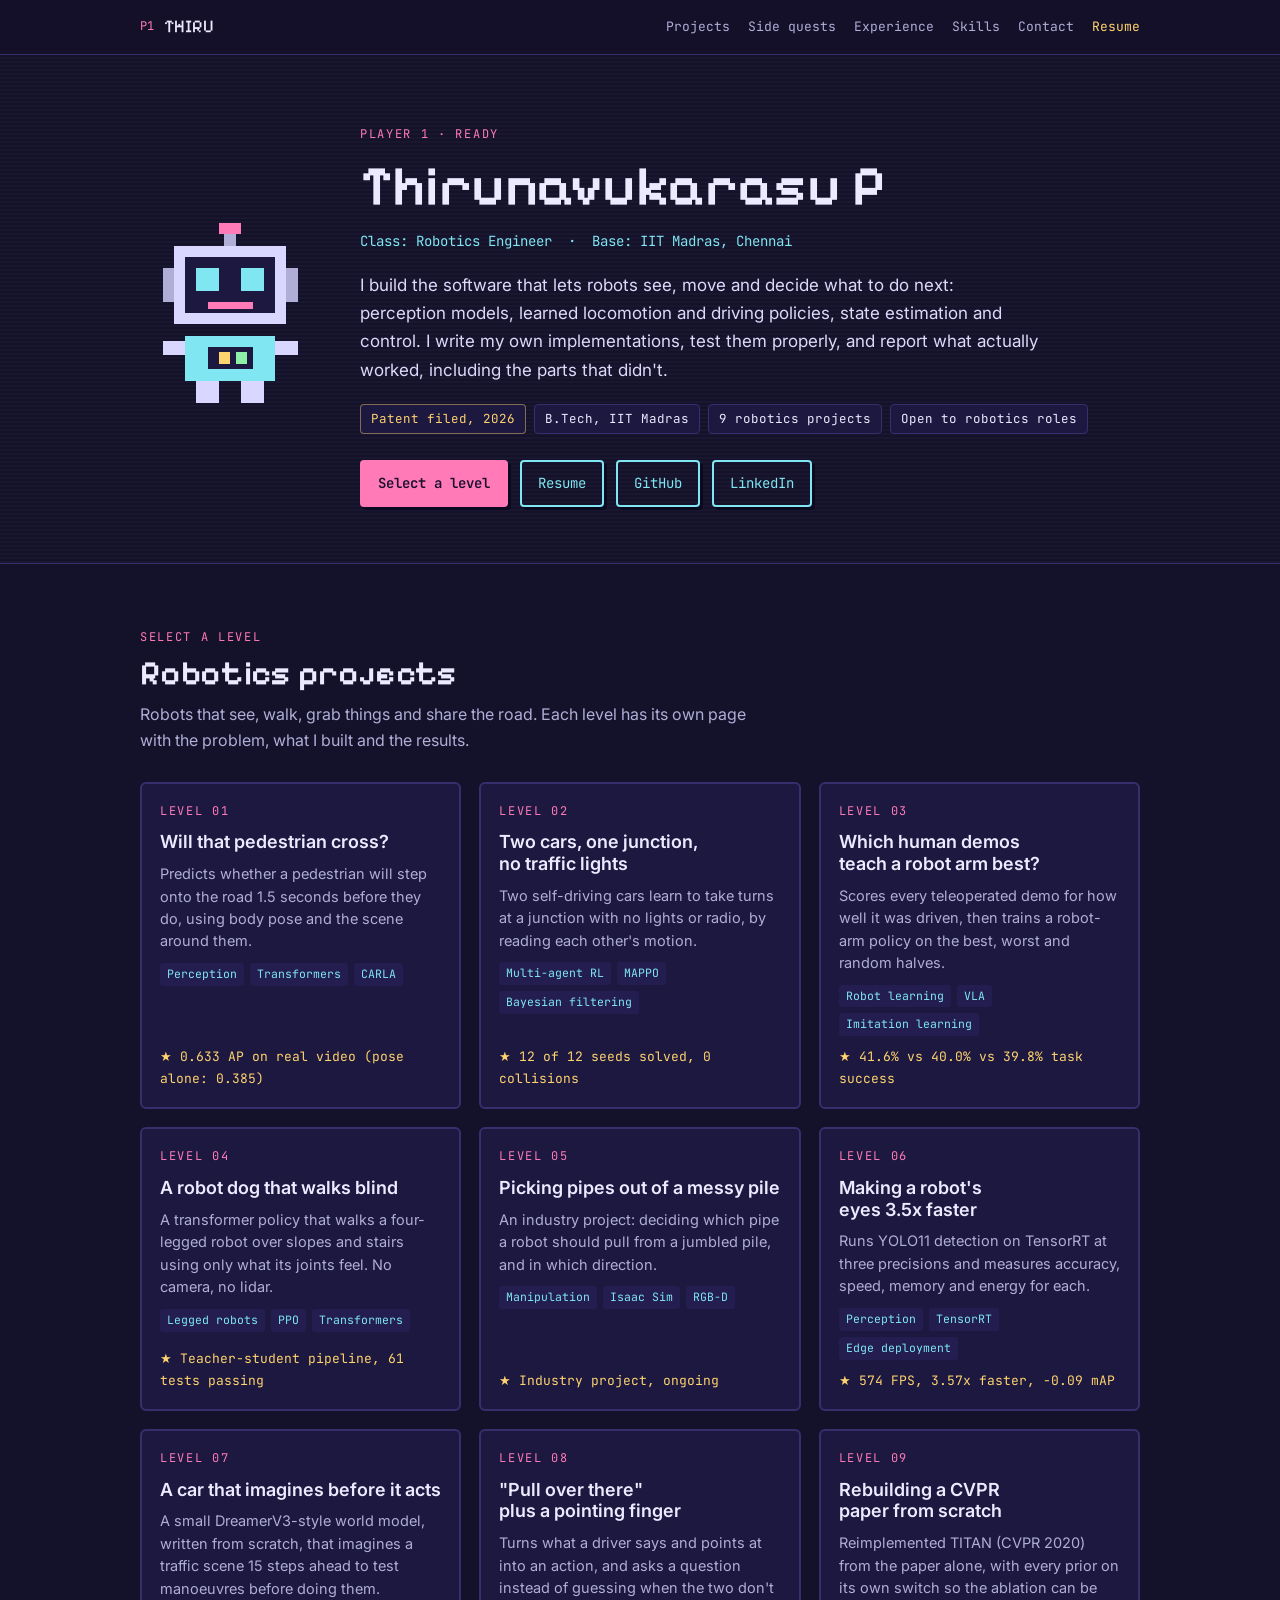
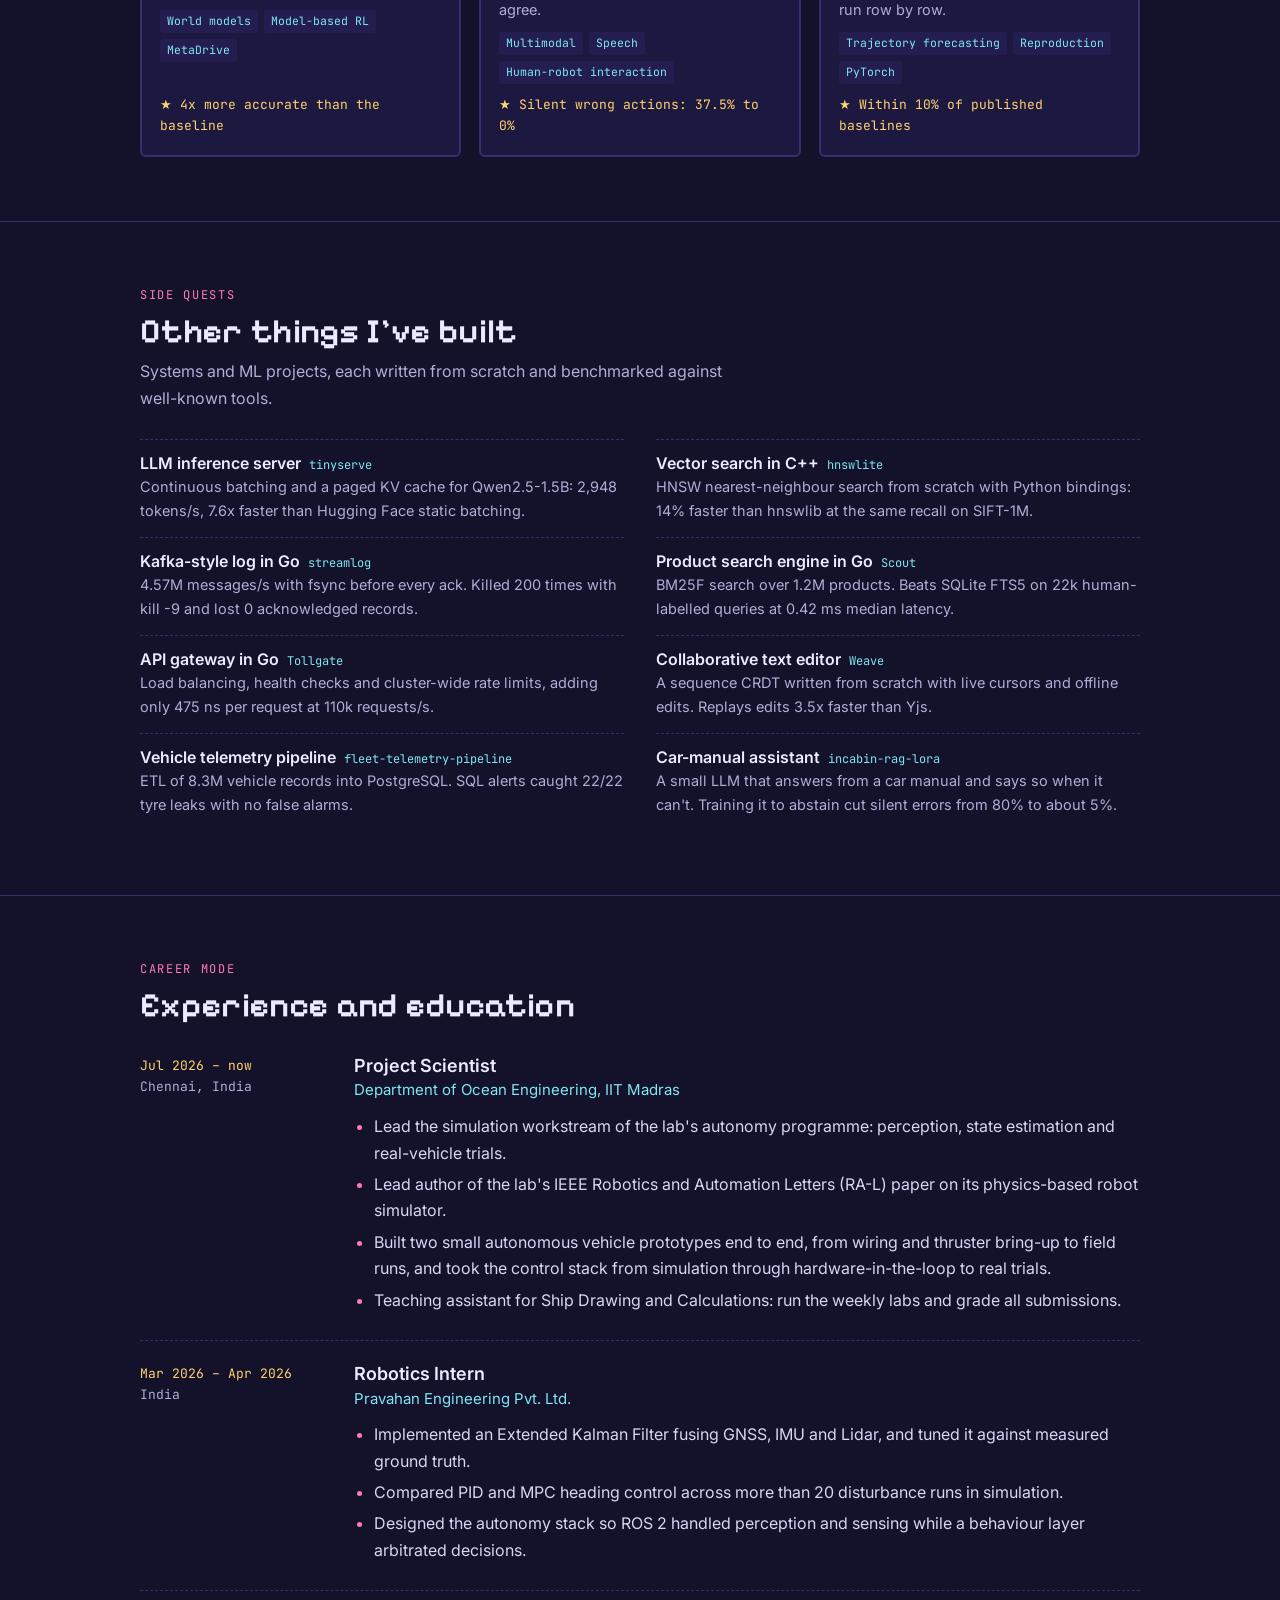
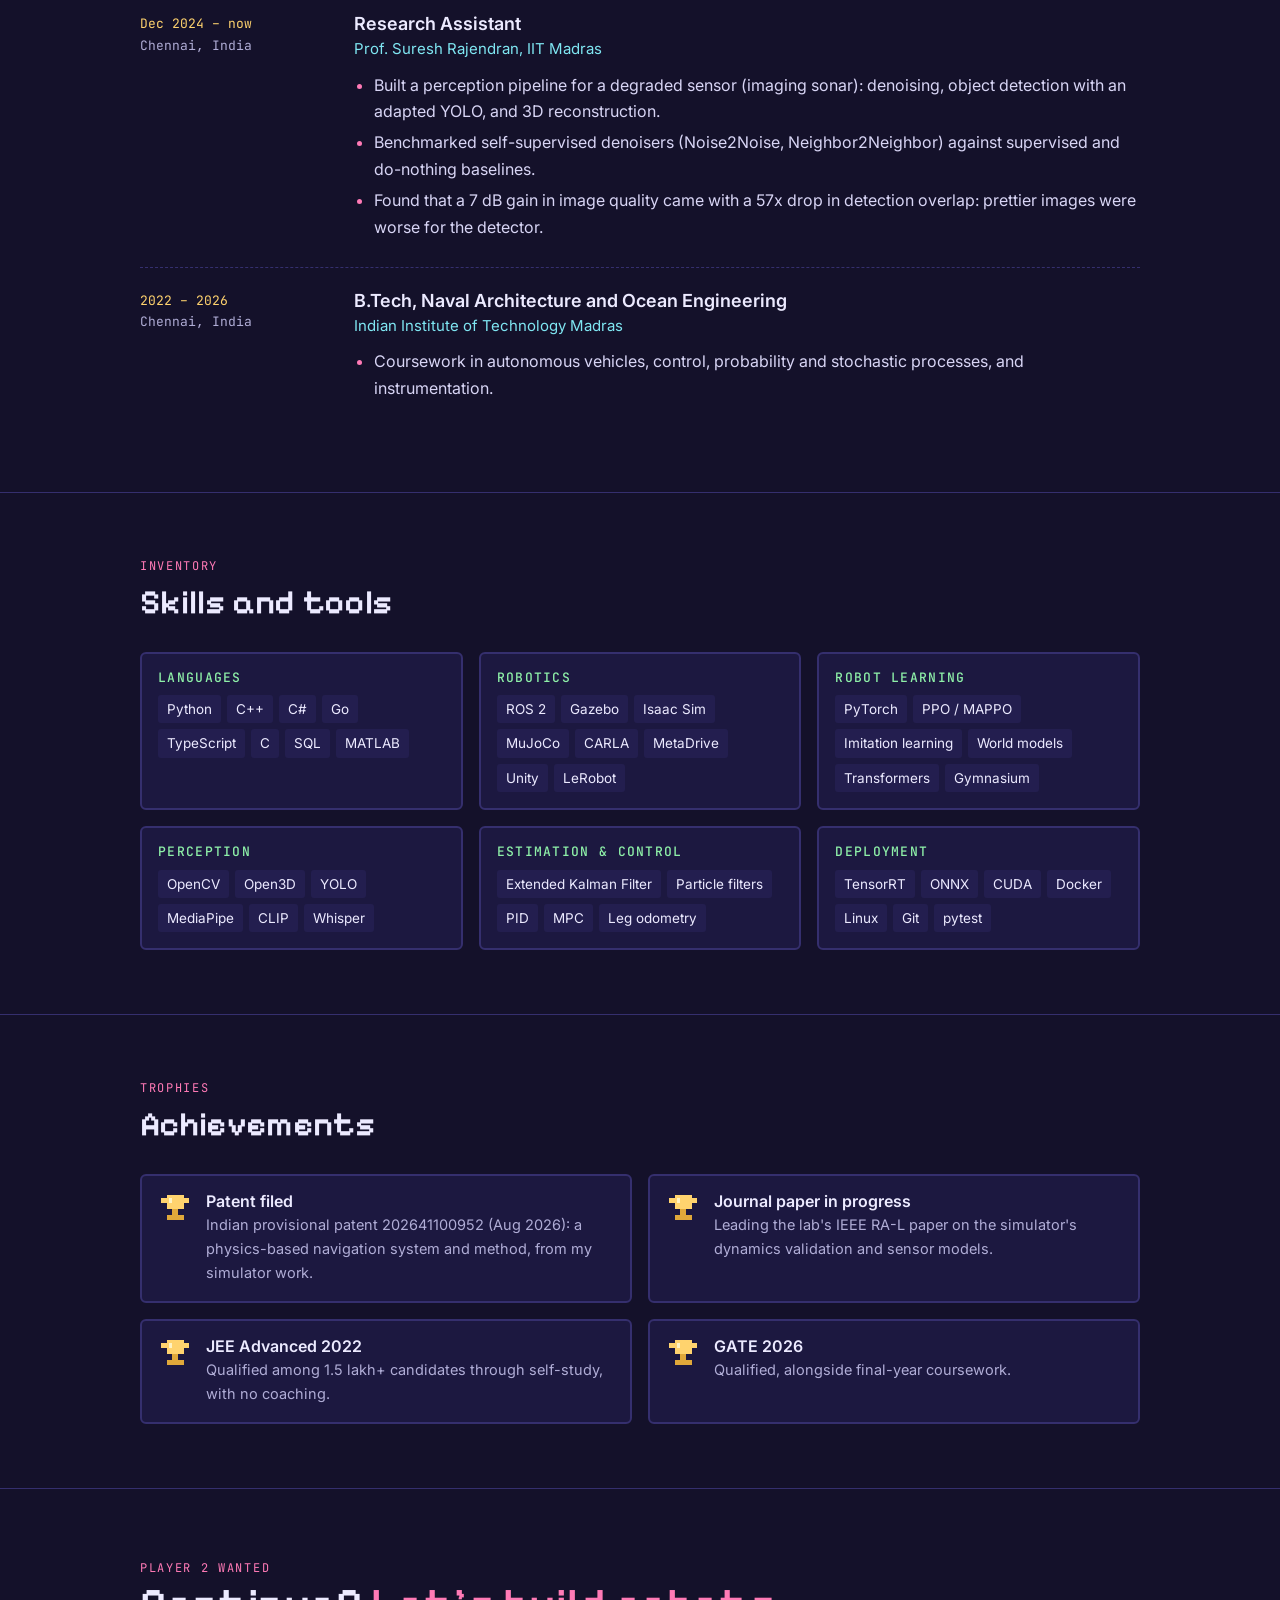
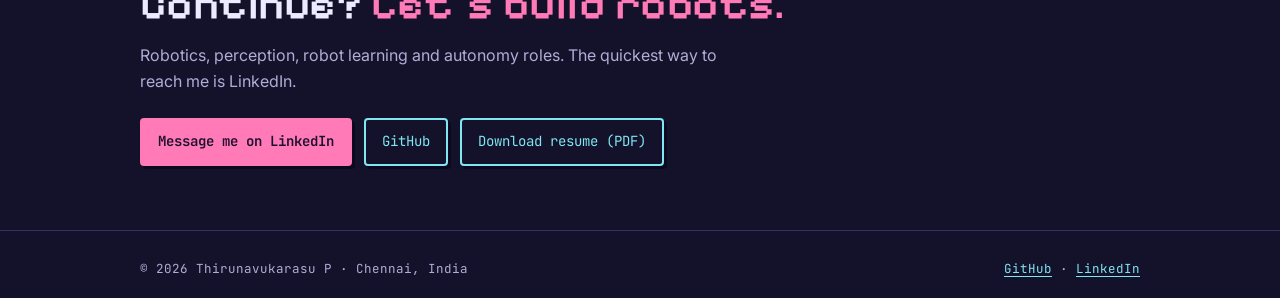
==== website/index.html @ 3bf35c59 "Add arcade-style robotics portfolio site for GitHub Pages Static site generated by website/build.py " ====
<!doctype html>
<html lang="en">
<head>
<meta charset="utf-8">
<meta name="viewport" content="width=device-width, initial-scale=1, viewport-fit=cover">
<title>Thirunavukarasu P | Robotics Engineer</title>
<meta name="description" content="Thirunavukarasu P is a robotics engineer at IIT Madras working on robot perception, robot learning, legged locomotion, multi-agent RL and sensor fusion.">
<meta name="author" content="Thirunavukarasu P">
<link rel="canonical" href="https://thiru51.github.io/">
<meta property="og:type" content="website">
<meta property="og:title" content="Thirunavukarasu P | Robotics Engineer">
<meta property="og:description" content="Thirunavukarasu P is a robotics engineer at IIT Madras working on robot perception, robot learning, legged locomotion, multi-agent RL and sensor fusion.">
<meta property="og:url" content="https://thiru51.github.io/">
<meta property="og:image" content="https://thiru51.github.io/assets/og.png">
<meta name="twitter:card" content="summary_large_image">
<meta name="theme-color" content="#14112a">
<link rel="icon" href="assets/favicon.svg" type="image/svg+xml">
<link rel="alternate" type="text/plain" href="https://thiru51.github.io/llms.txt" title="Plain-text profile for AI assistants">
<link rel="preconnect" href="https://fonts.googleapis.com"><link rel="preconnect" href="https://fonts.gstatic.com" crossorigin><link rel="stylesheet" href="https://fonts.googleapis.com/css2?family=Inter:wght@400;500;600&family=JetBrains+Mono:wght@400;500;600&family=Pixelify+Sans:wght@500;600&display=swap">
<link rel="stylesheet" href="assets/style.css">
<script type="application/ld+json">{
 "@context": "https://schema.org",
 "@type": "ProfilePage",
 "url": "https://thiru51.github.io/",
 "mainEntity": {
  "@type": "Person",
  "name": "Thirunavukarasu P",
  "alternateName": "Thiru",
  "jobTitle": "Robotics Engineer",
  "description": "Robotics engineer working on robot perception, robot learning and control. I build the software that lets robots see, move and decide what to do next: perception models, learned locomotion and driving policies, state estimation and control. I write my own implementations, test them properly, and report what actually worked, including the parts that didn't.",
  "url": "https://thiru51.github.io/",
  "image": "https://thiru51.github.io/assets/og.png",
  "address": {
   "@type": "PostalAddress",
   "addressLocality": "Chennai",
   "addressCountry": "IN"
  },
  "alumniOf": {
   "@type": "CollegeOrUniversity",
   "name": "Indian Institute of Technology Madras"
  },
  "affiliation": {
   "@type": "CollegeOrUniversity",
   "name": "Indian Institute of Technology Madras"
  },
  "knowsAbout": [
   "Autonomous driving",
   "C",
   "C#",
   "C++",
   "CARLA",
   "CLIP",
   "CUDA",
   "Computer vision",
   "Docker",
   "Extended Kalman Filter",
   "Gazebo",
   "Git",
   "Go",
   "Gymnasium",
   "Imitation learning",
   "Isaac Sim",
   "LeRobot",
   "Leg odometry",
   "Legged locomotion",
   "Linux",
   "MATLAB",
   "MPC",
   "MediaPipe",
   "MetaDrive",
   "MuJoCo",
   "Multi-agent reinforcement learning",
   "ONNX",
   "Open3D",
   "OpenCV",
   "PID",
   "PPO / MAPPO",
   "Particle filters",
   "PyTorch",
   "Python",
   "ROS 2",
   "Reinforcement learning",
   "Robot learning",
   "Robot perception",
   "Robotics",
   "SQL",
   "Sensor fusion",
   "State estimation",
   "TensorRT",
   "Transformers",
   "TypeScript",
   "Unity",
   "Whisper",
   "World models",
   "YOLO",
   "pytest"
  ],
  "sameAs": [
   "https://github.com/thiru51",
   "https://www.linkedin.com/in/thirunavukarasu-p-65262827a/"
  ]
 }
}</script>
</head>
<body>
<header class="hud">
  <div class="wrap">
    <a class="logo" href="index.html"><span class="p1">P1</span>THIRU</a>
    <nav aria-label="Main">
      <a href="index.html#levels">Projects</a>
      <a href="index.html#side-quests">Side quests</a>
      <a href="index.html#career">Experience</a>
      <a href="index.html#inventory">Skills</a>
      <a href="index.html#contact">Contact</a>
      <a class="resume" href="resume.html">Resume</a>
    </nav>
  </div>
</header>
<main>

<section class="hero" id="about">
  <div class="wrap">
    <svg class="bot" viewBox="0 0 16 16" shape-rendering="crispEdges" role="img" aria-label="Pixel-art robot">
<g class="body">
<rect x="7.5" y="0" width="1" height="2" fill="#b0add6"/><rect x="7" y="0" width="2" height="1" fill="#ff7ab6"/>
<rect x="3" y="2" width="10" height="7" fill="#d9d6ff"/><rect x="2" y="4" width="1" height="3" fill="#b0add6"/><rect x="13" y="4" width="1" height="3" fill="#b0add6"/>
<rect x="4" y="3" width="8" height="5" fill="#1c1840"/>
<g class="eyes"><rect x="5" y="4" width="2" height="2" fill="#7fe6f2"/><rect x="9" y="4" width="2" height="2" fill="#7fe6f2"/></g>
<rect x="6" y="7" width="4" height="0.6" fill="#ff7ab6"/>
<rect x="4" y="10" width="8" height="4" fill="#7fe6f2"/><rect x="6" y="11" width="4" height="2" fill="#1c1840"/><rect x="7" y="11.5" width="1" height="1" fill="#ffd36e"/><rect x="8.5" y="11.5" width="1" height="1" fill="#8ef0a8"/>
<rect x="2" y="10.5" width="2" height="1.2" fill="#d9d6ff"/><rect x="12" y="10.5" width="2" height="1.2" fill="#d9d6ff"/>
<rect x="5" y="14" width="2" height="2" fill="#d9d6ff"/><rect x="9" y="14" width="2" height="2" fill="#d9d6ff"/>
</g></svg>
    <div>
      <span class="label">Player 1 &middot; Ready</span>
      <h1>Thirunavukarasu P</h1>
      <p class="class">Class: Robotics Engineer &nbsp;&middot;&nbsp; Base: IIT Madras, Chennai</p>
      <p class="intro">I build the software that lets robots see, move and decide what to do next: perception models, learned locomotion and driving policies, state estimation and control. I write my own implementations, test them properly, and report what actually worked, including the parts that didn&#x27;t.</p>
      <div class="stats"><span class="chip gold">Patent filed, 2026</span><span class="chip">B.Tech, IIT Madras</span><span class="chip">9 robotics projects</span><span class="chip">Open to robotics roles</span></div>
      <div class="buttons">
        <a class="btn primary" href="#levels">Select a level</a>
        <a class="btn" href="resume.html">Resume</a>
        <a class="btn" href="https://github.com/thiru51">GitHub</a>
        <a class="btn" href="https://www.linkedin.com/in/thirunavukarasu-p-65262827a/">LinkedIn</a>
        
      </div>
    </div>
  </div>
</section>

<section class="block" id="levels">
  <div class="wrap">
    <div class="block-head">
      <span class="label">Select a level</span>
      <h2>Robotics projects</h2>
      <p>Robots that see, walk, grab things and share the road. Each level has its own page with the problem, what I built and the results.</p>
    </div>
    <div class="levels">
      <a class="level" href="projects/pedestrian-crossing-intent.html">
  <span class="label">Level 01</span>
  <h3>Will that pedestrian cross?</h3>
  <p>Predicts whether a pedestrian will step onto the road 1.5 seconds before they do, using body pose and the scene around them.</p>
  <div class="tags"><span>Perception</span><span>Transformers</span><span>CARLA</span></div>
  <span class="score">&#9733; 0.633 AP on real video (pose alone: 0.385)</span>
</a><a class="level" href="projects/intersection-negotiation-marl.html">
  <span class="label">Level 02</span>
  <h3>Two cars, one junction, no traffic lights</h3>
  <p>Two self-driving cars learn to take turns at a junction with no lights or radio, by reading each other&#x27;s motion.</p>
  <div class="tags"><span>Multi-agent RL</span><span>MAPPO</span><span>Bayesian filtering</span></div>
  <span class="score">&#9733; 12 of 12 seeds solved, 0 collisions</span>
</a><a class="level" href="projects/robot-arm-demo-quality.html">
  <span class="label">Level 03</span>
  <h3>Which human demos teach a robot arm best?</h3>
  <p>Scores every teleoperated demo for how well it was driven, then trains a robot-arm policy on the best, worst and random halves.</p>
  <div class="tags"><span>Robot learning</span><span>VLA</span><span>Imitation learning</span></div>
  <span class="score">&#9733; 41.6% vs 40.0% vs 39.8% task success</span>
</a><a class="level" href="projects/blind-quadruped-locomotion.html">
  <span class="label">Level 04</span>
  <h3>A robot dog that walks blind</h3>
  <p>A transformer policy that walks a four-legged robot over slopes and stairs using only what its joints feel. No camera, no lidar.</p>
  <div class="tags"><span>Legged robots</span><span>PPO</span><span>Transformers</span></div>
  <span class="score">&#9733; Teacher-student pipeline, 61 tests passing</span>
</a><a class="level" href="projects/robotic-pipe-sorting.html">
  <span class="label">Level 05</span>
  <h3>Picking pipes out of a messy pile</h3>
  <p>An industry project: deciding which pipe a robot should pull from a jumbled pile, and in which direction.</p>
  <div class="tags"><span>Manipulation</span><span>Isaac Sim</span><span>RGB-D</span></div>
  <span class="score">&#9733; Industry project, ongoing</span>
</a><a class="level" href="projects/realtime-detection-tensorrt.html">
  <span class="label">Level 06</span>
  <h3>Making a robot&#x27;s eyes 3.5x faster</h3>
  <p>Runs YOLO11 detection on TensorRT at three precisions and measures accuracy, speed, memory and energy for each.</p>
  <div class="tags"><span>Perception</span><span>TensorRT</span><span>Edge deployment</span></div>
  <span class="score">&#9733; 574 FPS, 3.57x faster, -0.09 mAP</span>
</a><a class="level" href="projects/traffic-world-model.html">
  <span class="label">Level 07</span>
  <h3>A car that imagines before it acts</h3>
  <p>A small DreamerV3-style world model, written from scratch, that imagines a traffic scene 15 steps ahead to test manoeuvres before doing them.</p>
  <div class="tags"><span>World models</span><span>Model-based RL</span><span>MetaDrive</span></div>
  <span class="score">&#9733; 4x more accurate than the baseline</span>
</a><a class="level" href="projects/speech-gesture-grounding.html">
  <span class="label">Level 08</span>
  <h3>&quot;Pull over there&quot; plus a pointing finger</h3>
  <p>Turns what a driver says and points at into an action, and asks a question instead of guessing when the two don&#x27;t agree.</p>
  <div class="tags"><span>Multimodal</span><span>Speech</span><span>Human-robot interaction</span></div>
  <span class="score">&#9733; Silent wrong actions: 37.5% to 0%</span>
</a><a class="level" href="projects/titan-reproduction.html">
  <span class="label">Level 09</span>
  <h3>Rebuilding a CVPR paper from scratch</h3>
  <p>Reimplemented TITAN (CVPR 2020) from the paper alone, with every prior on its own switch so the ablation can be run row by row.</p>
  <div class="tags"><span>Trajectory forecasting</span><span>Reproduction</span><span>PyTorch</span></div>
  <span class="score">&#9733; Within 10% of published baselines</span>
</a>
    </div>
  </div>
</section>

<section class="block" id="side-quests">
  <div class="wrap">
    <div class="block-head">
      <span class="label">Side quests</span>
      <h2>Other things I've built</h2>
      <p>Systems and ML projects, each written from scratch and benchmarked against well-known tools.</p>
    </div>
    <div class="quests"><div class="quest"><h3><a href="https://github.com/thiru51/tinyserve">LLM inference server</a><small>tinyserve</small></h3><p>Continuous batching and a paged KV cache for Qwen2.5-1.5B: 2,948 tokens/s, 7.6x faster than Hugging Face static batching.</p></div><div class="quest"><h3><a href="https://github.com/thiru51/hnswlite">Vector search in C++</a><small>hnswlite</small></h3><p>HNSW nearest-neighbour search from scratch with Python bindings: 14% faster than hnswlib at the same recall on SIFT-1M.</p></div><div class="quest"><h3><a href="https://github.com/thiru51/streamlog">Kafka-style log in Go</a><small>streamlog</small></h3><p>4.57M messages/s with fsync before every ack. Killed 200 times with kill -9 and lost 0 acknowledged records.</p></div><div class="quest"><h3><a href="https://github.com/thiru51/Scout">Product search engine in Go</a><small>Scout</small></h3><p>BM25F search over 1.2M products. Beats SQLite FTS5 on 22k human-labelled queries at 0.42 ms median latency.</p></div><div class="quest"><h3><a href="https://github.com/thiru51/Tollgate">API gateway in Go</a><small>Tollgate</small></h3><p>Load balancing, health checks and cluster-wide rate limits, adding only 475 ns per request at 110k requests/s.</p></div><div class="quest"><h3><a href="https://github.com/thiru51/Weave">Collaborative text editor</a><small>Weave</small></h3><p>A sequence CRDT written from scratch with live cursors and offline edits. Replays edits 3.5x faster than Yjs.</p></div><div class="quest"><h3><a href="https://github.com/thiru51/fleet-telemetry-pipeline">Vehicle telemetry pipeline</a><small>fleet-telemetry-pipeline</small></h3><p>ETL of 8.3M vehicle records into PostgreSQL. SQL alerts caught 22/22 tyre leaks with no false alarms.</p></div><div class="quest"><h3><a href="https://github.com/thiru51/incabin-rag-lora">Car-manual assistant</a><small>incabin-rag-lora</small></h3><p>A small LLM that answers from a car manual and says so when it can&#x27;t. Training it to abstain cut silent errors from 80% to about 5%.</p></div></div>
  </div>
</section>

<section class="block" id="career">
  <div class="wrap">
    <div class="block-head">
      <span class="label">Career mode</span>
      <h2>Experience and education</h2>
    </div>
    <div class="career"><article class="job">
  <div><div class="when">Jul 2026 – now</div><div class="where">Chennai, India</div></div>
  <div><h3>Project Scientist</h3><div class="org">Department of Ocean Engineering, IIT Madras</div><ul><li>Lead the simulation workstream of the lab&#x27;s autonomy programme: perception, state estimation and real-vehicle trials.</li><li>Lead author of the lab&#x27;s IEEE Robotics and Automation Letters (RA-L) paper on its physics-based robot simulator.</li><li>Built two small autonomous vehicle prototypes end to end, from wiring and thruster bring-up to field runs, and took the control stack from simulation through hardware-in-the-loop to real trials.</li><li>Teaching assistant for Ship Drawing and Calculations: run the weekly labs and grade all submissions.</li></ul></div>
</article><article class="job">
  <div><div class="when">Mar 2026 – Apr 2026</div><div class="where">India</div></div>
  <div><h3>Robotics Intern</h3><div class="org">Pravahan Engineering Pvt. Ltd.</div><ul><li>Implemented an Extended Kalman Filter fusing GNSS, IMU and Lidar, and tuned it against measured ground truth.</li><li>Compared PID and MPC heading control across more than 20 disturbance runs in simulation.</li><li>Designed the autonomy stack so ROS 2 handled perception and sensing while a behaviour layer arbitrated decisions.</li></ul></div>
</article><article class="job">
  <div><div class="when">Dec 2024 – now</div><div class="where">Chennai, India</div></div>
  <div><h3>Research Assistant</h3><div class="org">Prof. Suresh Rajendran, IIT Madras</div><ul><li>Built a perception pipeline for a degraded sensor (imaging sonar): denoising, object detection with an adapted YOLO, and 3D reconstruction.</li><li>Benchmarked self-supervised denoisers (Noise2Noise, Neighbor2Neighbor) against supervised and do-nothing baselines.</li><li>Found that a 7 dB gain in image quality came with a 57x drop in detection overlap: prettier images were worse for the detector.</li></ul></div>
</article><article class="job">
  <div><div class="when">2022 – 2026</div><div class="where">Chennai, India</div></div>
  <div><h3>B.Tech, Naval Architecture and Ocean Engineering</h3><div class="org">Indian Institute of Technology Madras</div><ul><li>Coursework in autonomous vehicles, control, probability and stochastic processes, and instrumentation.</li></ul></div>
</article></div>
  </div>
</section>

<section class="block" id="inventory">
  <div class="wrap">
    <div class="block-head">
      <span class="label">Inventory</span>
      <h2>Skills and tools</h2>
    </div>
    <div class="inventory"><div class="slot"><h3>Languages</h3><ul><li>Python</li><li>C++</li><li>C#</li><li>Go</li><li>TypeScript</li><li>C</li><li>SQL</li><li>MATLAB</li></ul></div><div class="slot"><h3>Robotics</h3><ul><li>ROS 2</li><li>Gazebo</li><li>Isaac Sim</li><li>MuJoCo</li><li>CARLA</li><li>MetaDrive</li><li>Unity</li><li>LeRobot</li></ul></div><div class="slot"><h3>Robot learning</h3><ul><li>PyTorch</li><li>PPO / MAPPO</li><li>Imitation learning</li><li>World models</li><li>Transformers</li><li>Gymnasium</li></ul></div><div class="slot"><h3>Perception</h3><ul><li>OpenCV</li><li>Open3D</li><li>YOLO</li><li>MediaPipe</li><li>CLIP</li><li>Whisper</li></ul></div><div class="slot"><h3>Estimation &amp; control</h3><ul><li>Extended Kalman Filter</li><li>Particle filters</li><li>PID</li><li>MPC</li><li>Leg odometry</li></ul></div><div class="slot"><h3>Deployment</h3><ul><li>TensorRT</li><li>ONNX</li><li>CUDA</li><li>Docker</li><li>Linux</li><li>Git</li><li>pytest</li></ul></div></div>
  </div>
</section>

<section class="block" id="trophies">
  <div class="wrap">
    <div class="block-head">
      <span class="label">Trophies</span>
      <h2>Achievements</h2>
    </div>
    <div class="trophies"><div class="trophy"><svg viewBox="0 0 12 12" shape-rendering="crispEdges" aria-hidden="true">
<rect x="3" y="1" width="6" height="5" fill="#ffd36e"/><rect x="1" y="2" width="2" height="2" fill="#ffd36e"/><rect x="9" y="2" width="2" height="2" fill="#ffd36e"/>
<rect x="4" y="2" width="1" height="2" fill="#fff3c4"/><rect x="5" y="6" width="2" height="2" fill="#e0a83a"/><rect x="3" y="8" width="6" height="2" fill="#e0a83a"/></svg><div><h3>Patent filed</h3><p>Indian provisional patent 202641100952 (Aug 2026): a physics-based navigation system and method, from my simulator work.</p></div></div><div class="trophy"><svg viewBox="0 0 12 12" shape-rendering="crispEdges" aria-hidden="true">
<rect x="3" y="1" width="6" height="5" fill="#ffd36e"/><rect x="1" y="2" width="2" height="2" fill="#ffd36e"/><rect x="9" y="2" width="2" height="2" fill="#ffd36e"/>
<rect x="4" y="2" width="1" height="2" fill="#fff3c4"/><rect x="5" y="6" width="2" height="2" fill="#e0a83a"/><rect x="3" y="8" width="6" height="2" fill="#e0a83a"/></svg><div><h3>Journal paper in progress</h3><p>Leading the lab&#x27;s IEEE RA-L paper on the simulator&#x27;s dynamics validation and sensor models.</p></div></div><div class="trophy"><svg viewBox="0 0 12 12" shape-rendering="crispEdges" aria-hidden="true">
<rect x="3" y="1" width="6" height="5" fill="#ffd36e"/><rect x="1" y="2" width="2" height="2" fill="#ffd36e"/><rect x="9" y="2" width="2" height="2" fill="#ffd36e"/>
<rect x="4" y="2" width="1" height="2" fill="#fff3c4"/><rect x="5" y="6" width="2" height="2" fill="#e0a83a"/><rect x="3" y="8" width="6" height="2" fill="#e0a83a"/></svg><div><h3>JEE Advanced 2022</h3><p>Qualified among 1.5 lakh+ candidates through self-study, with no coaching.</p></div></div><div class="trophy"><svg viewBox="0 0 12 12" shape-rendering="crispEdges" aria-hidden="true">
<rect x="3" y="1" width="6" height="5" fill="#ffd36e"/><rect x="1" y="2" width="2" height="2" fill="#ffd36e"/><rect x="9" y="2" width="2" height="2" fill="#ffd36e"/>
<rect x="4" y="2" width="1" height="2" fill="#fff3c4"/><rect x="5" y="6" width="2" height="2" fill="#e0a83a"/><rect x="3" y="8" width="6" height="2" fill="#e0a83a"/></svg><div><h3>GATE 2026</h3><p>Qualified, alongside final-year coursework.</p></div></div></div>
  </div>
</section>

<section class="block contact" id="contact">
  <div class="wrap">
    <span class="label">Player 2 wanted</span>
    <h2 class="big">Continue? <span>Let's build robots.</span></h2>
    <p>Robotics, perception, robot learning and autonomy roles. The quickest way to reach me is LinkedIn.</p>
    <div class="links">
      <a class="btn primary" href="https://www.linkedin.com/in/thirunavukarasu-p-65262827a/">Message me on LinkedIn</a>
      <a class="btn" href="https://github.com/thiru51">GitHub</a>
      <a class="btn" href="resume.pdf">Download resume (PDF)</a>
      
    </div>
  </div>
</section>

</main>
<footer>
  <div class="wrap">
    <span>&copy; 2026 Thirunavukarasu P &middot; Chennai, India</span>
    <span><a href="https://github.com/thiru51">GitHub</a> &middot; <a href="https://www.linkedin.com/in/thirunavukarasu-p-65262827a/">LinkedIn</a></span>
  </div>
</footer>
</body>
</html>
---- website/assets/style.css ----
/* Robo Arcade, calm edition.
   Layout: a slim game HUD on top, then plain readable sections. The arcade feel lives in
   the labels, the pixel robot and the colours; all running text uses a normal font. */
:root {
  --bg: #14112a;
  --panel: #1c1840;
  --panel-2: #231e4f;
  --line: #352f6e;
  --text: #eceaff;
  --muted: #b0add6;
  --pink: #ff7ab6;
  --cyan: #7fe6f2;
  --yellow: #ffd36e;
  --green: #8ef0a8;
  --pixel: "Pixelify Sans", "Courier New", monospace;
  --body: "Inter", system-ui, -apple-system, "Segoe UI", sans-serif;
  --mono: "JetBrains Mono", ui-monospace, "SFMono-Regular", Menlo, monospace;
  color-scheme: dark;
}

* { box-sizing: border-box; }
html { scroll-behavior: smooth; }
@media (prefers-reduced-motion: reduce) { html { scroll-behavior: auto; } }

body {
  margin: 0;
  background: var(--bg);
  color: var(--text);
  font-family: var(--body);
  font-size: 16px;
  line-height: 1.65;
}

a { color: var(--cyan); text-underline-offset: 3px; }
a:hover { color: var(--yellow); }
:focus-visible { outline: 2px solid var(--yellow); outline-offset: 3px; border-radius: 2px; }
img, svg { max-width: 100%; }

.wrap {
  max-width: 1040px;
  margin: 0 auto;
  padding-left: max(20px, env(safe-area-inset-left, 0px));
  padding-right: max(20px, env(safe-area-inset-right, 0px));
}

h1, h2, h3 { line-height: 1.2; text-wrap: balance; margin: 0; }
h1, h2 { font-family: var(--pixel); font-weight: 600; letter-spacing: .01em; }
h3 { font-family: var(--body); font-weight: 600; }
p { margin: 0; }

/* ---------- HUD bar ---------- */
.hud {
  border-bottom: 1px solid var(--line);
  background: rgba(20, 17, 42, .92);
  font-family: var(--mono);
  font-size: 13px;
}
.hud .wrap {
  display: flex;
  flex-wrap: wrap;
  align-items: center;
  justify-content: space-between;
  gap: 10px 24px;
  padding-block: 12px;
}
.hud .logo {
  font-family: var(--pixel);
  font-size: 18px;
  color: var(--text);
  text-decoration: none;
  display: flex;
  align-items: center;
  gap: 10px;
}
.hud .logo .p1 { color: var(--pink); font-family: var(--mono); font-size: 12px; }
.hud nav { display: flex; flex-wrap: wrap; gap: 6px 18px; }
.hud nav a { color: var(--muted); text-decoration: none; }
.hud nav a:hover { color: var(--yellow); }
.hud nav a.resume { color: var(--yellow); }

/* ---------- labels ---------- */
.label {
  font-family: var(--mono);
  font-size: 12px;
  letter-spacing: .14em;
  text-transform: uppercase;
  color: var(--pink);
}

/* ---------- hero ---------- */
.hero {
  padding-block: 64px 56px;
  background-image: repeating-linear-gradient(0deg, rgba(255,255,255,.025) 0 2px, transparent 2px 4px);
  border-bottom: 1px solid var(--line);
}
.hero .wrap {
  display: grid;
  grid-template-columns: 180px minmax(0, 1fr);
  gap: 40px;
  align-items: center;
}
.hero .bot { width: 180px; height: 180px; }
.hero h1 { font-size: clamp(34px, 6vw, 56px); margin-top: 8px; }
.hero .class {
  font-family: var(--mono);
  font-size: 14px;
  color: var(--cyan);
  margin-top: 10px;
}
.hero .intro { max-width: 62ch; margin-top: 18px; font-size: 17px; color: #dcd9fb; }
.hero .stats { display: flex; flex-wrap: wrap; gap: 8px; margin-top: 20px; }
.chip {
  font-family: var(--mono);
  font-size: 12.5px;
  border: 1px solid var(--line);
  background: var(--panel);
  color: var(--text);
  padding: 4px 10px;
  border-radius: 4px;
  white-space: nowrap;
}
.chip.gold { color: var(--yellow); border-color: rgba(255, 211, 110, .45); }
.buttons { display: flex; flex-wrap: wrap; gap: 12px; margin-top: 26px; }
.btn {
  font-family: var(--mono);
  font-size: 14px;
  text-decoration: none;
  padding: 10px 16px;
  border: 2px solid var(--cyan);
  color: var(--cyan);
  border-radius: 4px;
  box-shadow: 3px 3px 0 #0b0920;
  transition: transform .1s, box-shadow .1s;
}
.btn:hover { transform: translate(-1px, -1px); box-shadow: 4px 4px 0 #0b0920; color: var(--yellow); border-color: var(--yellow); }
.btn.primary { background: var(--pink); border-color: var(--pink); color: #1a0f2e; font-weight: 600; }
.btn.primary:hover { background: var(--yellow); border-color: var(--yellow); color: #1a0f2e; }

@media (max-width: 720px) {
  .hero { padding-block: 40px; }
  .hero .wrap { grid-template-columns: minmax(0, 1fr); gap: 20px; }
  .hero .bot { width: 110px; height: 110px; }
}

/* pixel robot idle motion */
.bot .body { animation: bob 2.4s ease-in-out infinite; transform-origin: center; }
.bot .eyes { animation: blink 5s infinite; transform-origin: 50% 37%; }
@keyframes bob { 0%, 100% { transform: translateY(0); } 50% { transform: translateY(-.25px); } }
@keyframes blink { 0%, 94%, 100% { transform: scaleY(1); } 96% { transform: scaleY(.1); } }
@media (prefers-reduced-motion: reduce) { .bot .body, .bot .eyes { animation: none; } }

/* ---------- sections ---------- */
section.block { padding-block: 64px; border-bottom: 1px solid var(--line); }
.block-head { display: flex; flex-direction: column; gap: 6px; margin-bottom: 28px; }
.block-head h2 { font-size: clamp(26px, 4vw, 34px); }
.block-head p { color: var(--muted); max-width: 62ch; }

/* level cards */
.levels { display: grid; grid-template-columns: repeat(3, minmax(0, 1fr)); gap: 18px; }
@media (max-width: 900px) { .levels { grid-template-columns: repeat(2, minmax(0, 1fr)); } }
@media (max-width: 600px) { .levels { grid-template-columns: minmax(0, 1fr); } }
.level {
  background: var(--panel);
  border: 2px solid var(--line);
  border-radius: 6px;
  padding: 18px;
  display: flex;
  flex-direction: column;
  gap: 10px;
  text-decoration: none;
  color: var(--text);
  transition: border-color .15s, transform .15s, box-shadow .15s;
}
.level:hover { border-color: var(--cyan); transform: translateY(-2px); box-shadow: 4px 4px 0 #0b0920; color: var(--text); }
.level .label { color: var(--pink); }
.level h3 { font-size: 18px; }
.level p { color: var(--muted); font-size: 14.5px; line-height: 1.55; }
.level .score { font-family: var(--mono); font-size: 13px; color: var(--yellow); margin-top: auto; }
.level .tags { display: flex; flex-wrap: wrap; gap: 6px; }
.level .tags span { font-family: var(--mono); font-size: 11.5px; color: var(--cyan); background: var(--panel-2); padding: 2px 7px; border-radius: 3px; }
.level .go { font-family: var(--mono); font-size: 13px; color: var(--cyan); }

/* side quests */
.quests { display: grid; grid-template-columns: repeat(2, minmax(0, 1fr)); gap: 0 32px; }
@media (max-width: 700px) { .quests { grid-template-columns: minmax(0, 1fr); } }
.quest { padding: 14px 0; border-top: 1px dashed var(--line); display: flex; flex-direction: column; gap: 2px; min-width: 0; }
.quest h3 { font-size: 16px; }
.quest h3 a { color: var(--text); text-decoration: none; }
.quest h3 a:hover { color: var(--yellow); }
.quest h3 small { font-family: var(--mono); font-weight: 400; font-size: 12px; color: var(--cyan); margin-left: 8px; }
.quest p { color: var(--muted); font-size: 14.5px; }

/* career */
.career { display: flex; flex-direction: column; gap: 0; }
.job { display: grid; grid-template-columns: 190px minmax(0, 1fr); gap: 24px; padding: 22px 0; border-top: 1px dashed var(--line); }
.job:first-child { border-top: 0; padding-top: 0; }
@media (max-width: 700px) { .job { grid-template-columns: minmax(0, 1fr); gap: 6px; } }
.job .when { font-family: var(--mono); font-size: 13px; color: var(--yellow); }
.job .where { font-family: var(--mono); font-size: 13px; color: var(--muted); }
.job h3 { font-size: 18px; }
.job .org { color: var(--cyan); font-size: 15px; margin-top: 2px; }
.job ul { margin: 10px 0 0; padding-left: 20px; color: #d8d5f5; }
.job li { margin: 5px 0; }
.job li::marker { color: var(--pink); }

/* inventory */
.inventory { display: grid; grid-template-columns: repeat(3, minmax(0, 1fr)); gap: 16px; }
@media (max-width: 860px) { .inventory { grid-template-columns: repeat(2, minmax(0, 1fr)); } }
@media (max-width: 560px) { .inventory { grid-template-columns: minmax(0, 1fr); } }
.slot { background: var(--panel); border: 2px solid var(--line); border-radius: 6px; padding: 16px; }
.slot h3 { font-family: var(--mono); font-size: 13px; letter-spacing: .1em; text-transform: uppercase; color: var(--green); font-weight: 500; }
.slot ul { list-style: none; margin: 10px 0 0; padding: 0; display: flex; flex-wrap: wrap; gap: 6px; }
.slot li { font-size: 13.5px; background: var(--panel-2); padding: 3px 9px; border-radius: 3px; }

/* trophies */
.trophies { display: grid; grid-template-columns: repeat(2, minmax(0, 1fr)); gap: 16px; }
@media (max-width: 700px) { .trophies { grid-template-columns: minmax(0, 1fr); } }
.trophy { display: grid; grid-template-columns: 34px minmax(0, 1fr); gap: 14px; align-items: start; background: var(--panel); border: 2px solid var(--line); border-radius: 6px; padding: 16px; }
.trophy svg { width: 34px; height: 34px; }
.trophy h3 { font-size: 16px; }
.trophy p { color: var(--muted); font-size: 14.5px; margin-top: 2px; }

/* contact */
.contact { text-align: left; }
.contact .big { font-family: var(--pixel); font-size: clamp(28px, 5vw, 44px); line-height: 1.15; }
.contact .big span { color: var(--pink); }
.contact p { color: var(--muted); max-width: 60ch; margin-top: 12px; }
.contact .links { display: flex; flex-wrap: wrap; gap: 12px; margin-top: 24px; }

footer { padding-block: 28px 40px; font-family: var(--mono); font-size: 12.5px; color: var(--muted); }
footer .wrap { display: flex; flex-wrap: wrap; justify-content: space-between; gap: 10px; }

/* ---------- project pages ---------- */
.crumbs { padding-top: 32px; font-family: var(--mono); font-size: 13px; }
.crumbs a { color: var(--muted); text-decoration: none; }
.crumbs a:hover { color: var(--yellow); }
.proj-head { padding-block: 22px 34px; border-bottom: 1px solid var(--line); }
.proj-head h1 { font-size: clamp(30px, 5vw, 46px); margin-top: 10px; }
.proj-head .lede { font-size: 18px; color: #dcd9fb; max-width: 64ch; margin-top: 14px; }
.proj-head .meta { display: flex; flex-wrap: wrap; gap: 8px; margin-top: 18px; }
.proj-body { display: grid; grid-template-columns: minmax(0, 1fr) 300px; gap: 48px; padding-block: 40px 64px; }
@media (max-width: 860px) { .proj-body { grid-template-columns: minmax(0, 1fr); gap: 32px; } }
.prose { display: flex; flex-direction: column; gap: 34px; min-width: 0; }
.prose h2 { font-size: 24px; margin-bottom: 10px; }
.prose p { max-width: 68ch; color: #dcd9fb; }
.prose p + p { margin-top: 12px; }
.prose ul { margin: 0; padding-left: 20px; max-width: 68ch; color: #dcd9fb; }
.prose li { margin: 7px 0; }
.prose li::marker { color: var(--pink); }
.scorecard { background: var(--panel); border: 2px solid var(--yellow); border-radius: 6px; padding: 18px; align-self: start; position: sticky; top: 20px; }
.scorecard .label { color: var(--yellow); }
.scorecard ul { list-style: none; padding: 0; margin: 12px 0 0; display: flex; flex-direction: column; gap: 12px; }
.scorecard li { font-size: 14.5px; line-height: 1.45; border-top: 1px dashed var(--line); padding-top: 10px; }
.scorecard li:first-child { border-top: 0; padding-top: 0; }
.scorecard b { display: block; font-family: var(--mono); font-size: 20px; color: var(--yellow); font-weight: 600; }
.tools { display: flex; flex-wrap: wrap; gap: 8px; }
.status { background: var(--panel); border-left: 3px solid var(--cyan); padding: 12px 16px; border-radius: 0 4px 4px 0; max-width: 68ch; color: #dcd9fb; }
.next-prev { display: flex; flex-wrap: wrap; justify-content: space-between; gap: 16px; padding-block: 24px 48px; border-top: 1px solid var(--line); font-family: var(--mono); font-size: 14px; }

/* ---------- resume page ---------- */
.resume-page { padding-block: 40px 64px; max-width: 760px; }
.resume-page h1 { font-size: clamp(30px, 5vw, 42px); }
.resume-page h2 { font-size: 22px; margin: 36px 0 12px; color: var(--cyan); }
.resume-page h3 { font-size: 17px; margin-top: 18px; }
.resume-page .sub { font-family: var(--mono); font-size: 13px; color: var(--muted); }
.resume-page ul { padding-left: 20px; color: #dcd9fb; margin: 8px 0 0; }
.resume-page li { margin: 5px 0; }
.resume-page p { color: #dcd9fb; margin-top: 6px; }

.sr-only { position: absolute; width: 1px; height: 1px; overflow: hidden; clip: rect(0 0 0 0); white-space: nowrap; }
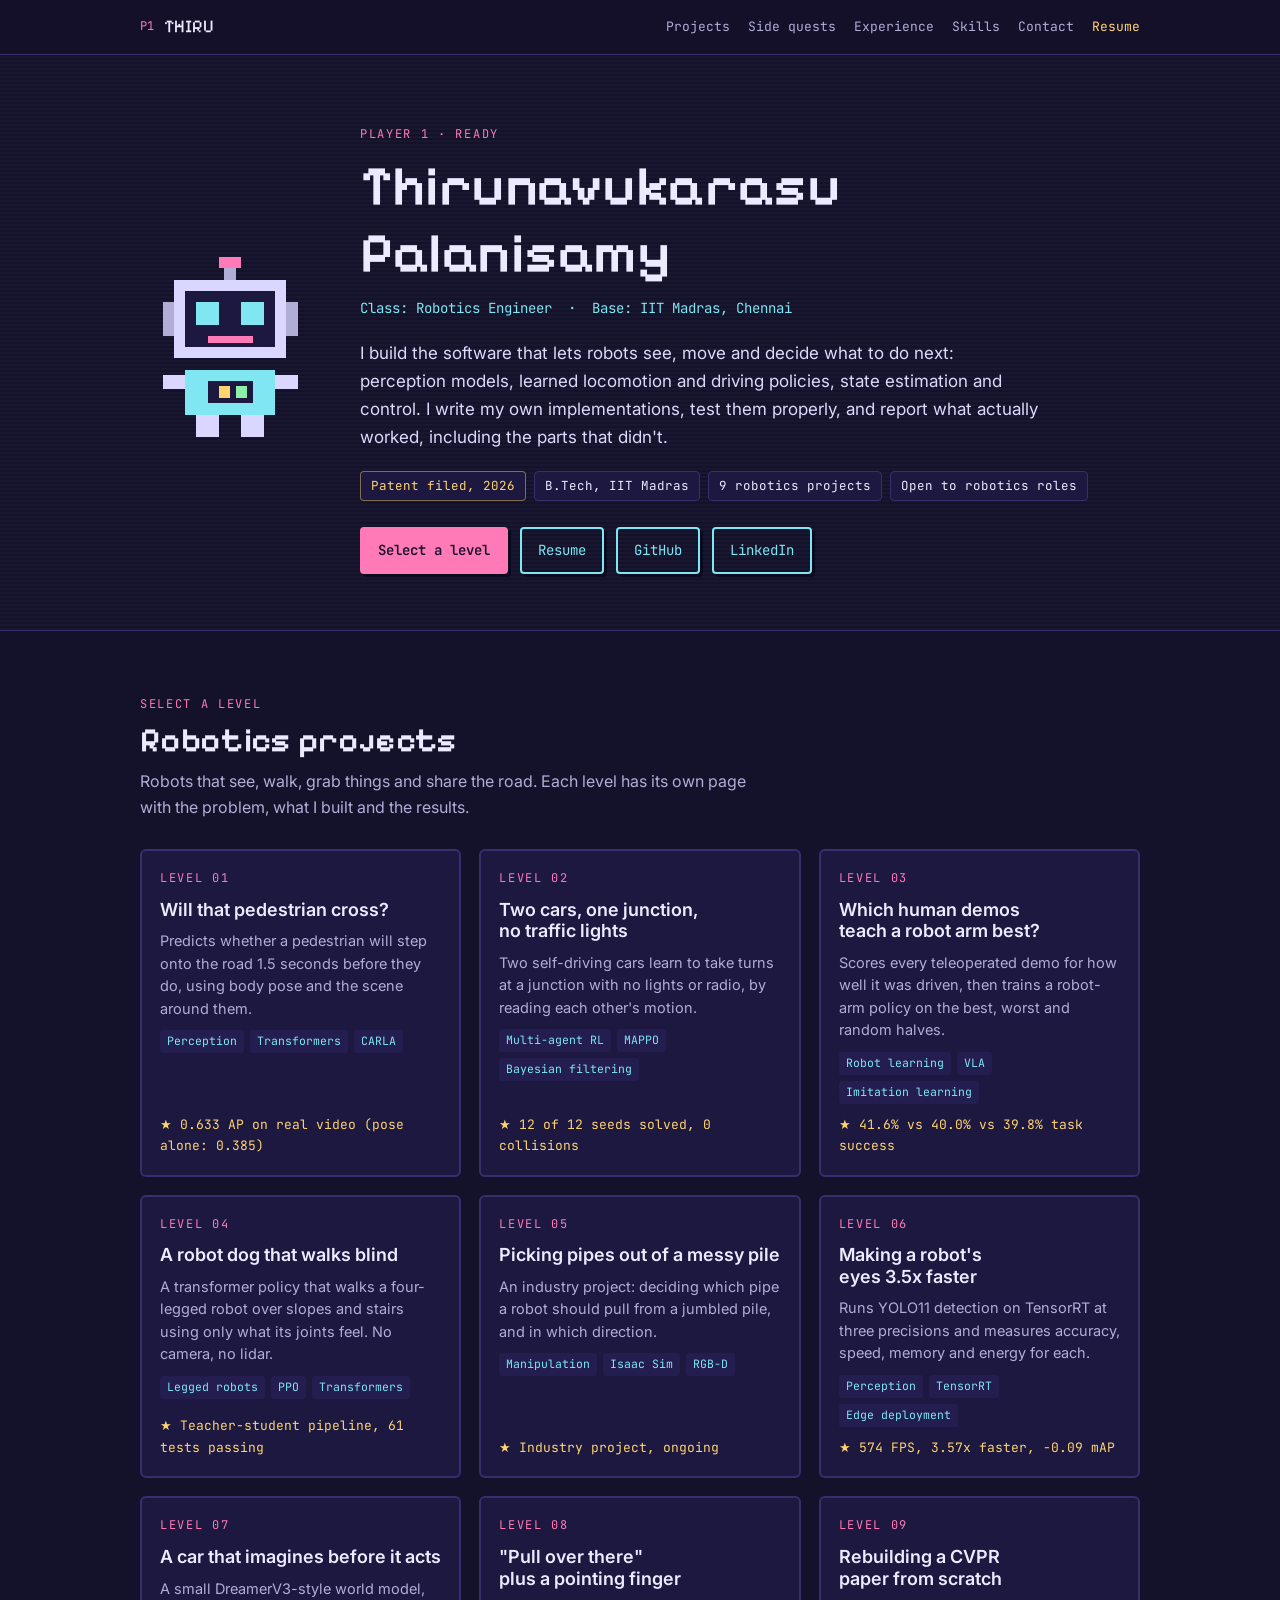
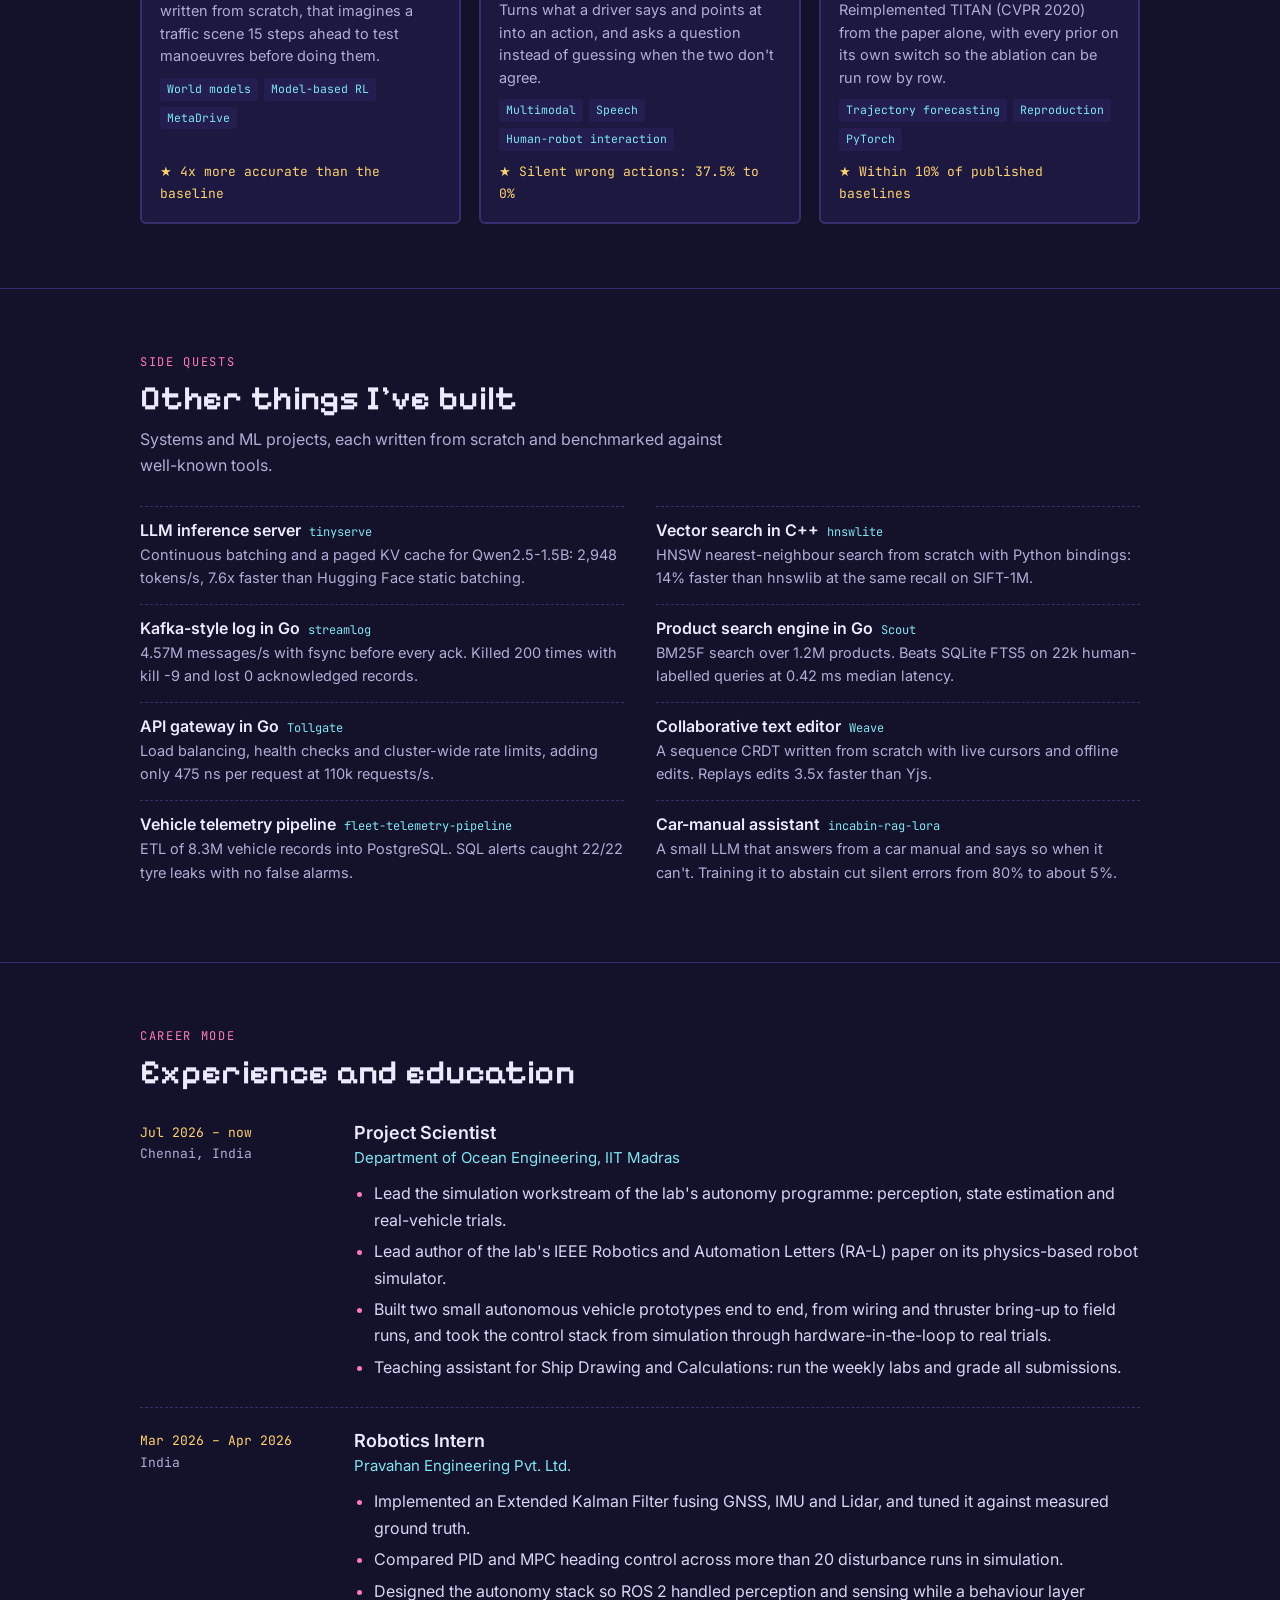
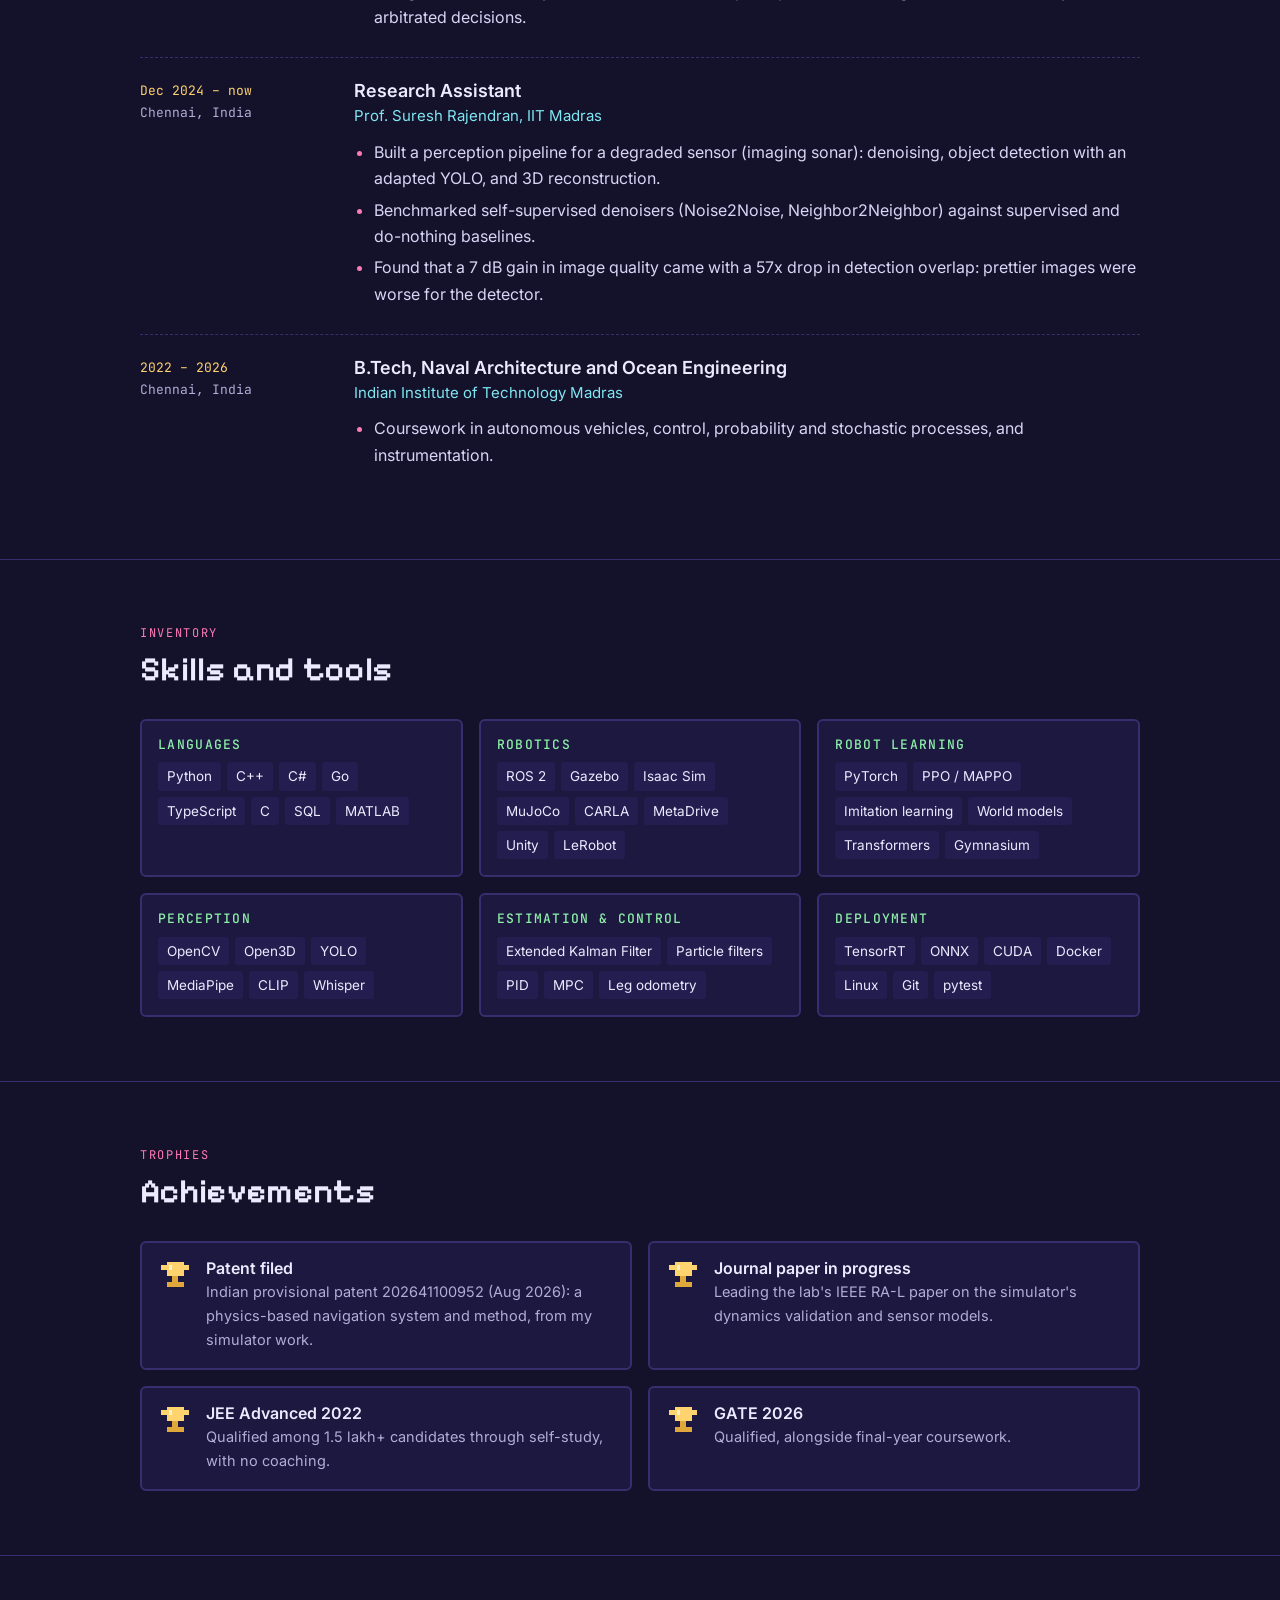
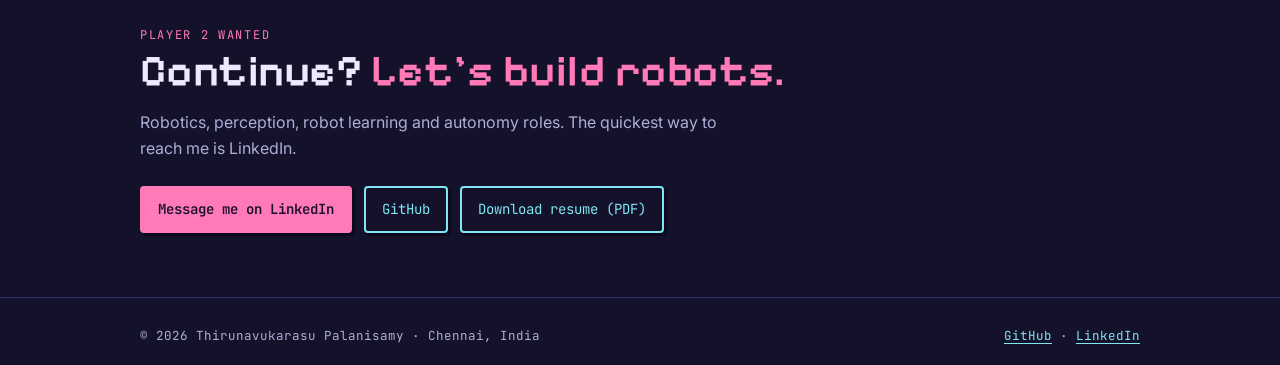
==== commit 0a4382e1: "Use full name Thirunavukarasu Palanisamy on the site Keeps 'Thirunavukarasu P' and 'Thiru' as altern" ====
--- a/website/index.html
+++ b/website/index.html
@@ -3,13 +3,13 @@
 <head>
 <meta charset="utf-8">
 <meta name="viewport" content="width=device-width, initial-scale=1, viewport-fit=cover">
-<title>Thirunavukarasu P | Robotics Engineer</title>
-<meta name="description" content="Thirunavukarasu P is a robotics engineer at IIT Madras working on robot perception, robot learning, legged locomotion, multi-agent RL and sensor fusion.">
-<meta name="author" content="Thirunavukarasu P">
+<title>Thirunavukarasu Palanisamy | Robotics Engineer</title>
+<meta name="description" content="Thirunavukarasu Palanisamy is a robotics engineer at IIT Madras working on robot perception, robot learning, legged locomotion, multi-agent RL and sensor fusion.">
+<meta name="author" content="Thirunavukarasu Palanisamy">
 <link rel="canonical" href="https://thiru51.github.io/">
 <meta property="og:type" content="website">
-<meta property="og:title" content="Thirunavukarasu P | Robotics Engineer">
-<meta property="og:description" content="Thirunavukarasu P is a robotics engineer at IIT Madras working on robot perception, robot learning, legged locomotion, multi-agent RL and sensor fusion.">
+<meta property="og:title" content="Thirunavukarasu Palanisamy | Robotics Engineer">
+<meta property="og:description" content="Thirunavukarasu Palanisamy is a robotics engineer at IIT Madras working on robot perception, robot learning, legged locomotion, multi-agent RL and sensor fusion.">
 <meta property="og:url" content="https://thiru51.github.io/">
 <meta property="og:image" content="https://thiru51.github.io/assets/og.png">
 <meta name="twitter:card" content="summary_large_image">
@@ -24,8 +24,11 @@
  "url": "https://thiru51.github.io/",
  "mainEntity": {
   "@type": "Person",
-  "name": "Thirunavukarasu P",
-  "alternateName": "Thiru",
+  "name": "Thirunavukarasu Palanisamy",
+  "alternateName": [
+   "Thirunavukarasu P",
+   "Thiru"
+  ],
   "jobTitle": "Robotics Engineer",
   "description": "Robotics engineer working on robot perception, robot learning and control. I build the software that lets robots see, move and decide what to do next: perception models, learned locomotion and driving policies, state estimation and control. I write my own implementations, test them properly, and report what actually worked, including the parts that didn't.",
   "url": "https://thiru51.github.io/",
@@ -133,7 +136,7 @@
 </g></svg>
     <div>
       <span class="label">Player 1 &middot; Ready</span>
-      <h1>Thirunavukarasu P</h1>
+      <h1>Thirunavukarasu Palanisamy</h1>
       <p class="class">Class: Robotics Engineer &nbsp;&middot;&nbsp; Base: IIT Madras, Chennai</p>
       <p class="intro">I build the software that lets robots see, move and decide what to do next: perception models, learned locomotion and driving policies, state estimation and control. I write my own implementations, test them properly, and report what actually worked, including the parts that didn&#x27;t.</p>
       <div class="stats"><span class="chip gold">Patent filed, 2026</span><span class="chip">B.Tech, IIT Madras</span><span class="chip">9 robotics projects</span><span class="chip">Open to robotics roles</span></div>
@@ -293,7 +296,7 @@
 </main>
 <footer>
   <div class="wrap">
-    <span>&copy; 2026 Thirunavukarasu P &middot; Chennai, India</span>
+    <span>&copy; 2026 Thirunavukarasu Palanisamy &middot; Chennai, India</span>
     <span><a href="https://github.com/thiru51">GitHub</a> &middot; <a href="https://www.linkedin.com/in/thirunavukarasu-p-65262827a/">LinkedIn</a></span>
   </div>
 </footer>
